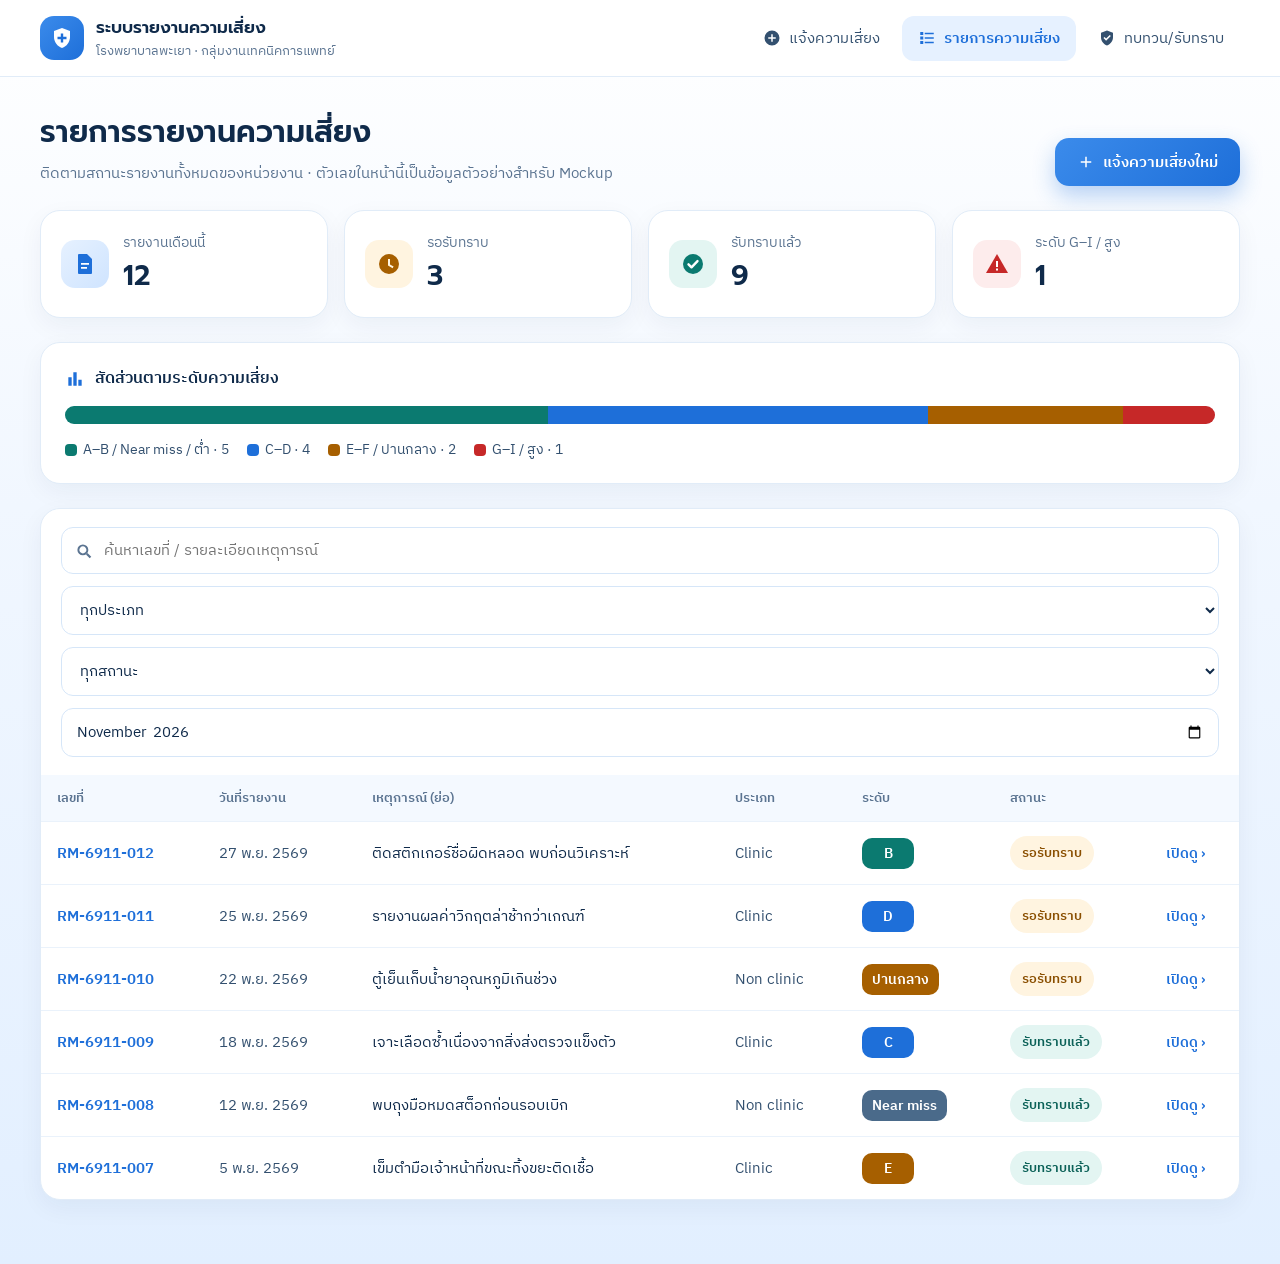
==== list.html @ 82d681a1 "Add static mockup of the risk reporting website (F-LAB-025) Three pages converted from the design ca" ====
<!doctype html>
<html lang="th">
<head>
<meta charset="utf-8">
<meta name="viewport" content="width=device-width, initial-scale=1">
<title>รายการความเสี่ยง · ระบบรายงานความเสี่ยง</title>
<link rel="preconnect" href="https://fonts.googleapis.com">
<link rel="preconnect" href="https://fonts.gstatic.com" crossorigin>
<link rel="stylesheet" href="https://fonts.googleapis.com/css2?family=IBM+Plex+Sans+Thai:wght@400;500;600;700&amp;family=Prompt:wght@500;600;700&amp;display=swap">
<link rel="stylesheet" href="assets/style.css">
</head>
<body>
<div style="min-height: 100vh; background: linear-gradient(180deg, #FFFFFF 0%, #F1F7FF 40%, #E2EFFF 100%); font-family: 'IBM Plex Sans Thai', sans-serif; color: #0F2A4A">

<header style="background: rgba(255,255,255,0.85); border-bottom: 1px solid #E1ECF8">
<div style="max-width: 1200px; margin: 0 auto; padding: 14px 24px; display: flex; flex-wrap: wrap; align-items: center; justify-content: space-between; gap: 12px">
<div style="display: flex; align-items: center; gap: 12px">
<div style="width: 44px; height: 44px; border-radius: 14px; background: linear-gradient(135deg, #3B8BEB, #1E6FD9); color: #FFFFFF; display: flex; align-items: center; justify-content: center">
<svg width="24" height="24" viewBox="0 0 24 24" aria-hidden="true"><path fill="currentColor" d="M12 2 4 5v6c0 5 3.4 9.4 8 11 4.6-1.6 8-6 8-11V5l-8-3z"></path><path fill="#1E6FD9" d="M10.8 7.5h2.4v3.3h3.3v2.4h-3.3v3.3h-2.4v-3.3H7.5v-2.4h3.3z"></path></svg>
</div>
<div>
<div style="font-family: Prompt, sans-serif; font-weight: 600; font-size: 17px">ระบบรายงานความเสี่ยง</div>
<div style="font-size: 13px; color: #5B7491">โรงพยาบาลพะเยา · กลุ่มงานเทคนิคการแพทย์</div>
</div>
</div>
<nav style="display: flex; flex-wrap: wrap; gap: 6px">
<a href="index.html" style="display: flex; align-items: center; gap: 8px; padding: 10px 16px; border-radius: 12px; color: #33506F; font-size: 15px">
<svg width="18" height="18" viewBox="0 0 24 24" aria-hidden="true"><path fill="currentColor" d="M12 2a10 10 0 1 0 0 20 10 10 0 0 0 0-20zm1 5v4h4v2h-4v4h-2v-4H7v-2h4V7h2z"></path></svg>แจ้งความเสี่ยง</a>
<a href="list.html" style="display: flex; align-items: center; gap: 8px; padding: 10px 16px; border-radius: 12px; background: #E6F1FF; color: #1E6FD9; font-weight: 600; font-size: 15px">
<svg width="18" height="18" viewBox="0 0 24 24" aria-hidden="true"><path fill="currentColor" d="M3 4h4v4H3zm6 1h12v2H9zM3 10h4v4H3zm6 1h12v2H9zm-6 5h4v4H3zm6 1h12v2H9z"></path></svg>รายการความเสี่ยง</a>
<a href="review.html" style="display: flex; align-items: center; gap: 8px; padding: 10px 16px; border-radius: 12px; color: #33506F; font-size: 15px">
<svg width="18" height="18" viewBox="0 0 24 24" aria-hidden="true"><path fill="currentColor" d="M12 2 4 5v6c0 5 3.4 9.4 8 11 4.6-1.6 8-6 8-11V5l-8-3zm-1.2 13.6-3.5-3.5 1.4-1.4 2.1 2.1 4.9-4.9 1.4 1.4-6.3 6.3z"></path></svg>ทบทวน/รับทราบ</a>
</nav>
</div>
</header>

<main style="max-width: 1200px; margin: 0 auto; padding: 32px 24px 64px; display: flex; flex-direction: column; gap: 24px">

<div style="display: flex; flex-wrap: wrap; align-items: flex-end; justify-content: space-between; gap: 16px">
<div>
<h1 style="margin: 0; font-family: Prompt, sans-serif; font-size: 30px; font-weight: 600">รายการรายงานความเสี่ยง</h1>
<p style="margin: 6px 0 0; color: #5B7491; font-size: 15px">ติดตามสถานะรายงานทั้งหมดของหน่วยงาน · ตัวเลขในหน้านี้เป็นข้อมูลตัวอย่างสำหรับ Mockup</p>
</div>
<a href="index.html" style="display: flex; align-items: center; gap: 8px; min-height: 48px; padding: 0 22px; border-radius: 14px; background: linear-gradient(135deg, #3B8BEB, #1E6FD9); color: #FFFFFF; font-weight: 600; font-size: 15px; box-shadow: 0 10px 22px rgba(30,111,217,0.3)"><svg width="18" height="18" viewBox="0 0 24 24" aria-hidden="true"><path fill="currentColor" d="M11 5h2v6h6v2h-6v6h-2v-6H5v-2h6z"></path></svg>แจ้งความเสี่ยงใหม่</a>
</div>

<section style="display: grid; grid-template-columns: repeat(auto-fit, minmax(220px, 1fr)); gap: 16px">
<div style="background: #FFFFFF; border: 1px solid #E1ECF8; border-radius: 20px; padding: 20px; display: flex; gap: 14px; align-items: center; box-shadow: 0 8px 24px rgba(15,42,74,0.05)">
<div style="width: 48px; height: 48px; border-radius: 14px; background: linear-gradient(135deg, #E6F1FF, #CFE4FF); color: #1E6FD9; display: flex; align-items: center; justify-content: center"><svg width="24" height="24" viewBox="0 0 24 24" aria-hidden="true"><path fill="currentColor" d="M6 2h8l5 5v14a1 1 0 0 1-1 1H6a1 1 0 0 1-1-1V3a1 1 0 0 1 1-1z"></path><path fill="#FFFFFF" d="M8 11h8v1.8H8zm0 4h6v1.8H8z"></path></svg></div>
<div><div style="font-size: 14px; color: #5B7491">รายงานเดือนนี้</div><div style="font-family: Prompt, sans-serif; font-size: 28px; font-weight: 600">12</div></div>
</div>
<div style="background: #FFFFFF; border: 1px solid #E1ECF8; border-radius: 20px; padding: 20px; display: flex; gap: 14px; align-items: center; box-shadow: 0 8px 24px rgba(15,42,74,0.05)">
<div style="width: 48px; height: 48px; border-radius: 14px; background: #FFF4E0; color: #A65F00; display: flex; align-items: center; justify-content: center"><svg width="24" height="24" viewBox="0 0 24 24" aria-hidden="true"><path fill="currentColor" d="M12 2a10 10 0 1 0 0 20 10 10 0 0 0 0-20zm1 5v5.4l3.6 2.1-1 1.7L11 13.5V7h2z"></path></svg></div>
<div><div style="font-size: 14px; color: #5B7491">รอรับทราบ</div><div style="font-family: Prompt, sans-serif; font-size: 28px; font-weight: 600">3</div></div>
</div>
<div style="background: #FFFFFF; border: 1px solid #E1ECF8; border-radius: 20px; padding: 20px; display: flex; gap: 14px; align-items: center; box-shadow: 0 8px 24px rgba(15,42,74,0.05)">
<div style="width: 48px; height: 48px; border-radius: 14px; background: #E3F5F2; color: #0B7A70; display: flex; align-items: center; justify-content: center"><svg width="24" height="24" viewBox="0 0 24 24" aria-hidden="true"><circle cx="12" cy="12" r="10" fill="currentColor"></circle><path fill="none" stroke="#FFFFFF" stroke-width="2.4" stroke-linecap="round" stroke-linejoin="round" d="m7.5 12.3 3 3 6-6.2"></path></svg></div>
<div><div style="font-size: 14px; color: #5B7491">รับทราบแล้ว</div><div style="font-family: Prompt, sans-serif; font-size: 28px; font-weight: 600">9</div></div>
</div>
<div style="background: #FFFFFF; border: 1px solid #E1ECF8; border-radius: 20px; padding: 20px; display: flex; gap: 14px; align-items: center; box-shadow: 0 8px 24px rgba(15,42,74,0.05)">
<div style="width: 48px; height: 48px; border-radius: 14px; background: #FDECEC; color: #C62828; display: flex; align-items: center; justify-content: center"><svg width="24" height="24" viewBox="0 0 24 24" aria-hidden="true"><path fill="currentColor" d="M12 2 1 21h22L12 2z"></path><path fill="#FFFFFF" d="M11 9h2v6h-2zm0 7.5h2v2h-2z"></path></svg></div>
<div><div style="font-size: 14px; color: #5B7491">ระดับ G–I / สูง</div><div style="font-family: Prompt, sans-serif; font-size: 28px; font-weight: 600">1</div></div>
</div>
</section>

<section style="background: #FFFFFF; border: 1px solid #E1ECF8; border-radius: 20px; padding: 22px 24px; box-shadow: 0 8px 24px rgba(15,42,74,0.05); display: flex; flex-direction: column; gap: 14px">
<div style="display: flex; align-items: center; gap: 10px; font-weight: 600"><svg width="20" height="20" viewBox="0 0 24 24" aria-hidden="true" style="color: #1E6FD9"><path fill="currentColor" d="M4 20V10h4v10H4zm6 0V4h4v16h-4zm6 0v-7h4v7h-4z"></path></svg>สัดส่วนตามระดับความเสี่ยง</div>
<div style="display: flex; height: 18px; border-radius: 999px; overflow: hidden; background: #EEF5FD">
<div style="width: 42%; background: #0B7A70"></div>
<div style="width: 33%; background: #1E6FD9"></div>
<div style="width: 17%; background: #A65F00"></div>
<div style="width: 8%; background: #C62828"></div>
</div>
<div style="display: flex; flex-wrap: wrap; gap: 18px; font-size: 14px; color: #33506F">
<span style="display: flex; align-items: center; gap: 6px"><span style="width: 12px; height: 12px; border-radius: 4px; background: #0B7A70"></span>A–B / Near miss / ต่ำ · 5</span>
<span style="display: flex; align-items: center; gap: 6px"><span style="width: 12px; height: 12px; border-radius: 4px; background: #1E6FD9"></span>C–D · 4</span>
<span style="display: flex; align-items: center; gap: 6px"><span style="width: 12px; height: 12px; border-radius: 4px; background: #A65F00"></span>E–F / ปานกลาง · 2</span>
<span style="display: flex; align-items: center; gap: 6px"><span style="width: 12px; height: 12px; border-radius: 4px; background: #C62828"></span>G–I / สูง · 1</span>
</div>
</section>

<section style="background: #FFFFFF; border: 1px solid #E1ECF8; border-radius: 20px; box-shadow: 0 8px 24px rgba(15,42,74,0.05); overflow: hidden">
<div style="padding: 18px 20px; display: flex; flex-wrap: wrap; gap: 12px; align-items: center">
<label style="flex: 1 1 260px; position: relative; display: flex; align-items: center">
<svg width="18" height="18" viewBox="0 0 24 24" aria-hidden="true" style="position: absolute; left: 14px; color: #5B7491"><circle cx="10.5" cy="10.5" r="6" fill="none" stroke="currentColor" stroke-width="2.6"></circle><path fill="currentColor" d="m14.6 16.7 2.1-2.1 5 5-2.1 2.1z"></path></svg>
<input class="fld" type="search" aria-label="ค้นหารายงาน" placeholder="ค้นหาเลขที่ / รายละเอียดเหตุการณ์" style="width: 100%; padding-left: 42px">
</label>
<select class="fld" aria-label="ประเภท"><option>ทุกประเภท</option><option>Clinic</option><option>Non clinic</option></select>
<select class="fld" aria-label="สถานะ"><option>ทุกสถานะ</option><option>รอรับทราบ</option><option>รับทราบแล้ว</option></select>
<input class="fld" type="month" aria-label="เดือน" value="2026-11">
</div>
<div style="overflow-x: auto">
<table style="width: 100%; border-collapse: collapse; min-width: 820px">
<thead><tr><th>เลขที่</th><th>วันที่รายงาน</th><th>เหตุการณ์ (ย่อ)</th><th>ประเภท</th><th>ระดับ</th><th>สถานะ</th><th></th></tr></thead>
<tbody id="rows"></tbody>
</table>
</div>
</section>

</main>
</div>
<script src="assets/list.js"></script>
</body>
</html>
---- assets/style.css ----
/* index.html */
body{margin:0}
a{color:#1E6FD9;text-decoration:none}a:hover{color:#124C9E}
.fld{width:100%;box-sizing:border-box;border:1.5px solid #D6E6F8;border-radius:12px;padding:12px 14px;font:inherit;font-size:15px;color:#0F2A4A;background:#FFFFFF;outline:none}
.fld:focus{border-color:#1E6FD9;box-shadow:0 0 0 4px rgba(30,111,217,.12)}
textarea.fld{min-height:110px;resize:vertical;line-height:1.6}
.lbl{font-size:14px;font-weight:600;color:#33506F}
/* list.html */
.fld{box-sizing:border-box;border:1.5px solid #D6E6F8;border-radius:12px;padding:10px 14px;font:inherit;font-size:15px;color:#0F2A4A;background:#FFFFFF;outline:none}
th{font-size:13px;font-weight:600;color:#5B7491;text-align:left;padding:12px 16px;background:#F4F9FF}
td{padding:14px 16px;border-top:1px solid #EAF2FB;font-size:15px;vertical-align:middle}
/* review.html */
textarea.fld{min-height:90px;resize:vertical;line-height:1.6}
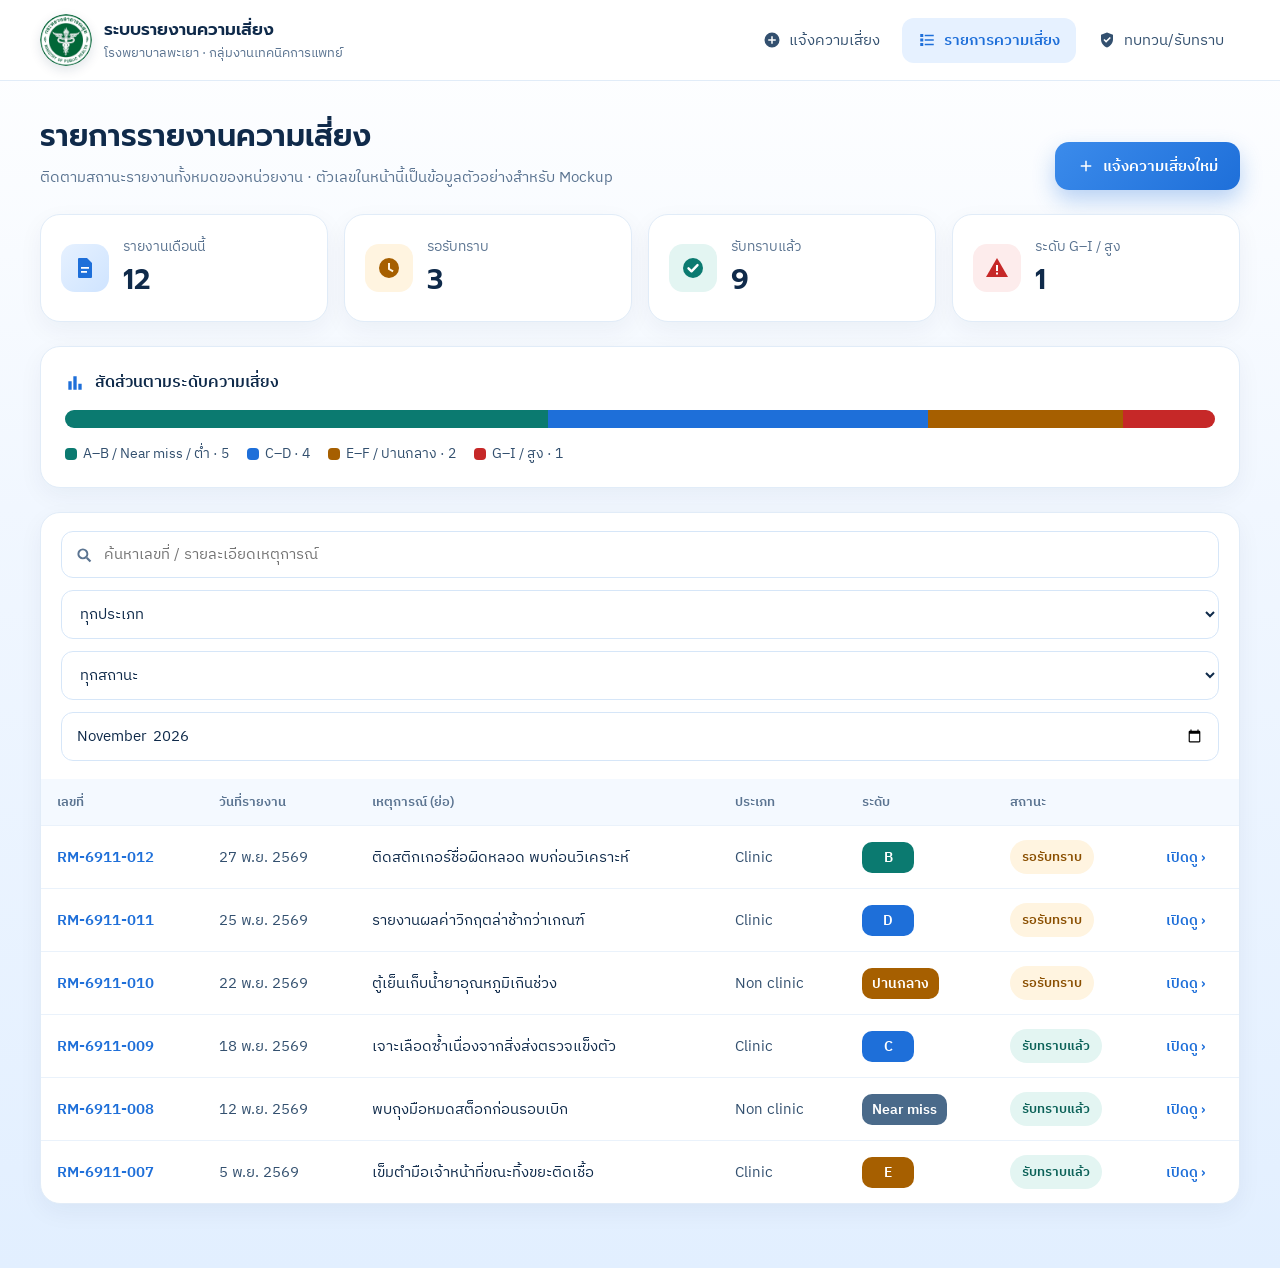
==== commit 565dc721: "Add Phayao Hospital logo to the header and as favicon Co-Authored-By: Claude Opus 5.5 <noreply@anthr" ====
--- a/list.html
+++ b/list.html
@@ -7,6 +7,7 @@
 <link rel="preconnect" href="https://fonts.googleapis.com">
 <link rel="preconnect" href="https://fonts.gstatic.com" crossorigin>
 <link rel="stylesheet" href="https://fonts.googleapis.com/css2?family=IBM+Plex+Sans+Thai:wght@400;500;600;700&amp;family=Prompt:wght@500;600;700&amp;display=swap">
+<link rel="icon" type="image/png" href="assets/favicon.png">
 <link rel="stylesheet" href="assets/style.css">
 </head>
 <body>
@@ -15,9 +16,7 @@
 <header style="background: rgba(255,255,255,0.85); border-bottom: 1px solid #E1ECF8">
 <div style="max-width: 1200px; margin: 0 auto; padding: 14px 24px; display: flex; flex-wrap: wrap; align-items: center; justify-content: space-between; gap: 12px">
 <div style="display: flex; align-items: center; gap: 12px">
-<div style="width: 44px; height: 44px; border-radius: 14px; background: linear-gradient(135deg, #3B8BEB, #1E6FD9); color: #FFFFFF; display: flex; align-items: center; justify-content: center">
-<svg width="24" height="24" viewBox="0 0 24 24" aria-hidden="true"><path fill="currentColor" d="M12 2 4 5v6c0 5 3.4 9.4 8 11 4.6-1.6 8-6 8-11V5l-8-3z"></path><path fill="#1E6FD9" d="M10.8 7.5h2.4v3.3h3.3v2.4h-3.3v3.3h-2.4v-3.3H7.5v-2.4h3.3z"></path></svg>
-</div>
+<img src="assets/logo.png" alt="ตราโรงพยาบาลพะเยา กระทรวงสาธารณสุข" width="52" height="52" style="width: 52px; height: 52px; border-radius: 50%; background: #FFFFFF; box-shadow: 0 4px 12px rgba(15,42,74,0.12)">
 <div>
 <div style="font-family: Prompt, sans-serif; font-weight: 600; font-size: 17px">ระบบรายงานความเสี่ยง</div>
 <div style="font-size: 13px; color: #5B7491">โรงพยาบาลพะเยา · กลุ่มงานเทคนิคการแพทย์</div>
